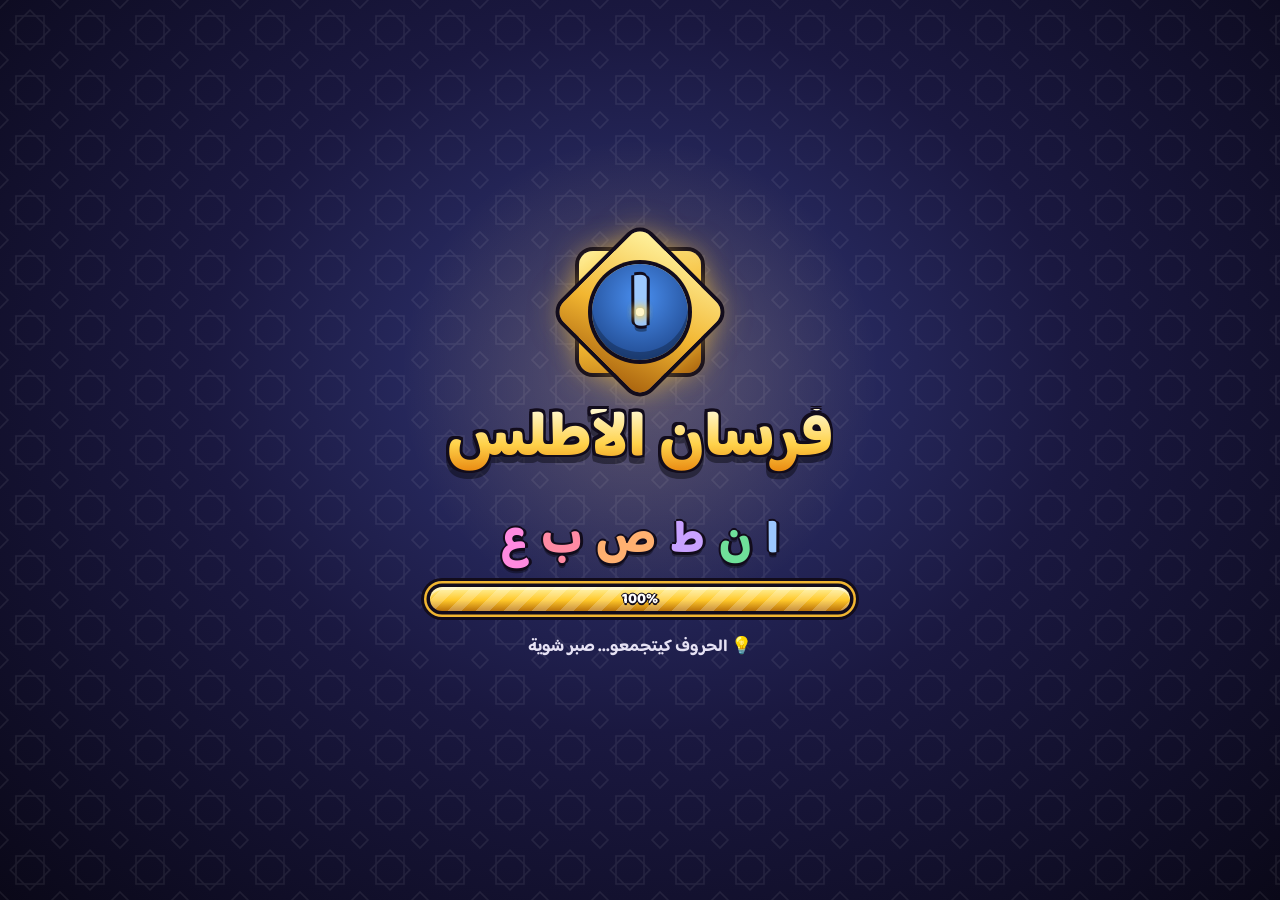
==== game.html @ 15c9286a "Animated loading screen; continue or start a new game from home - game.html shows a loading screen w" ====
<!doctype html>
<html lang="ar" dir="rtl">
<head>
<meta charset="utf-8">
<meta name="viewport" content="width=device-width,initial-scale=1">
<title>فرسان الأطلس — اللعب</title>
<link rel="preconnect" href="https://fonts.googleapis.com">
<link rel="preconnect" href="https://fonts.gstatic.com" crossorigin>
<link href="https://fonts.googleapis.com/css2?family=Baloo+Bhaijaan+2:wght@500;600;700;800&display=swap" rel="stylesheet">
<link rel="stylesheet" href="css/game.css?v=12">
<style>
/* ---------- loading screen (inline so it shows before anything else loads) ---------- */
#loader{position:fixed;inset:0;z-index:50;display:flex;flex-direction:column;align-items:center;justify-content:center;gap:22px;overflow:hidden;
  font-family:'Baloo Bhaijaan 2',system-ui,sans-serif;color:#fff;
  background:radial-gradient(ellipse at 50% 42%,#33397a 0%,#1a1840 48%,#0a0818 100%);transition:opacity .5s ease,transform .5s ease}
#loader.out{opacity:0;transform:scale(1.06);pointer-events:none}
#loader .zel{position:absolute;inset:-60px;opacity:.07;animation:zel 40s linear infinite;
  background-image:url("data:image/svg+xml,%3Csvg xmlns='http://www.w3.org/2000/svg' width='60' height='60'%3E%3Cg fill='none' stroke='%23fff' stroke-width='1.6'%3E%3Crect x='16' y='16' width='28' height='28'/%3E%3Crect x='16' y='16' width='28' height='28' transform='rotate(45 30 30)'/%3E%3Cpath d='M0 -8L8 0L0 8L-8 0Z M60 -8L68 0L60 8L52 0Z M0 52L8 60L0 68L-8 60Z M60 52L68 60L60 68L52 60Z'/%3E%3C/g%3E%3C/svg%3E")}
@keyframes zel{to{transform:translate(60px,60px)}}
#loader .glow{position:absolute;width:520px;height:520px;left:50%;top:42%;margin:-260px 0 0 -260px;border-radius:50%;
  background:radial-gradient(circle,rgba(255,200,80,.22),rgba(255,200,80,0) 65%);animation:breathe 2.4s ease-in-out infinite}
@keyframes breathe{50%{transform:scale(1.12);opacity:.7}}
/* the golden seal with the Alif inside */
.seal{position:relative;width:150px;height:150px;display:grid;place-items:center}
.seal i{position:absolute;inset:14px;border-radius:14px;background:linear-gradient(160deg,#fff3a0,#f2b631 55%,#a8620e);
  box-shadow:0 0 0 4px #120c1c,0 0 30px rgba(255,200,60,.55);animation:spin 6s linear infinite}
.seal i:nth-child(2){animation-direction:reverse;transform:rotate(45deg);animation-name:spin2}
@keyframes spin{to{transform:rotate(360deg)}}
@keyframes spin2{from{transform:rotate(45deg)}to{transform:rotate(-315deg)}}
.seal b{position:relative;width:96px;height:96px;border-radius:50%;display:grid;place-items:center;
  background:radial-gradient(circle at 50% 35%,#4a8ff0,#173a7a);box-shadow:0 0 0 4px #120c1c,inset 0 -8px 0 rgba(0,0,0,.25)}
.seal b span{font-size:74px;font-weight:800;line-height:1;color:#9cc8ff;margin-top:-6px;
  text-shadow:0 0 0 #120c1c,3px 0 #120c1c,-3px 0 #120c1c,0 3px #120c1c,0 -3px #120c1c,0 6px rgba(0,0,0,.35);animation:hop .9s ease-in-out infinite}
@keyframes hop{0%,100%{transform:translateY(4px) scale(1.06,.94)}50%{transform:translateY(-10px) scale(.96,1.05)}}
.seal .spark{position:absolute;width:8px;height:8px;border-radius:50%;background:#fff6c8;box-shadow:0 0 10px #ffd24a;animation:orbit 3s linear infinite}
.seal .spark:nth-of-type(2){animation-delay:-1s}.seal .spark:nth-of-type(3){animation-delay:-2s}
@keyframes orbit{from{transform:rotate(0) translateX(92px)}to{transform:rotate(360deg) translateX(92px)}}
/* title */
.ld-title{position:relative;margin:0;font-size:clamp(38px,7vw,64px);font-weight:800;line-height:1;
  background:linear-gradient(180deg,#fff8d0,#ffd24a 55%,#e8860e);-webkit-background-clip:text;background-clip:text;-webkit-text-fill-color:transparent;
  filter:drop-shadow(2.5px 0 0 #120c1c) drop-shadow(-2.5px 0 0 #120c1c) drop-shadow(0 2.5px 0 #120c1c) drop-shadow(0 -2.5px 0 #120c1c) drop-shadow(0 6px 0 rgba(0,0,0,.4))}
/* the letters marching in a wave */
.march{position:relative;display:flex;gap:14px;align-items:flex-end;height:70px}
.march span{font-size:46px;font-weight:800;line-height:1;color:var(--c);
  text-shadow:2.5px 0 #120c1c,-2.5px 0 #120c1c,0 2.5px #120c1c,0 -2.5px #120c1c,0 5px rgba(0,0,0,.35);
  animation:wave 1.2s ease-in-out infinite;animation-delay:calc(var(--k) * -.15s)}
@keyframes wave{0%,100%{transform:translateY(0) scale(1)}25%{transform:translateY(-20px) scale(1.08) rotate(-6deg)}50%{transform:translateY(0) scale(1.1,.9)}}
/* progress bar */
.bar{position:relative;width:min(420px,78vw);height:24px;border-radius:99px;background:#1e1a38;box-shadow:0 0 0 3.5px #120c1c,0 0 0 6px #f2b631,0 0 0 9px #120c1c,inset 0 3px 0 rgba(0,0,0,.35)}
.bar i{position:absolute;inset:0 0 0 auto;width:0;border-radius:99px;transition:width .35s ease;
  background:repeating-linear-gradient(-45deg,rgba(255,255,255,.22) 0 10px,transparent 10px 20px),linear-gradient(180deg,#fff3a0,#ffc82a 55%,#b8700a);
  background-size:28px 28px,100% 100%;animation:stripes .6s linear infinite;box-shadow:inset 0 3px 0 rgba(255,255,255,.45)}
@keyframes stripes{to{background-position:28px 0,0 0}}
.bar em{position:absolute;inset:0;display:grid;place-items:center;font-style:normal;font-weight:800;font-size:15px;direction:ltr;
  text-shadow:1.5px 0 #120c1c,-1.5px 0 #120c1c,0 1.5px #120c1c,0 -1.5px #120c1c}
.tip{position:relative;min-height:30px;font-size:17px;font-weight:700;color:#e6e2f4;text-align:center;padding:0 16px;transition:opacity .35s}
.tip.hide{opacity:0}
@media (max-height:520px){#loader{gap:12px}.seal{transform:scale(.75);margin:-16px}.march{height:54px}.march span{font-size:36px}}
</style>
</head>
<body>
<div id="loader" role="status" aria-live="polite">
  <div class="zel"></div><div class="glow"></div>
  <div class="seal"><i></i><i></i><b><span>ا</span></b><em class="spark"></em><em class="spark"></em><em class="spark"></em></div>
  <h1 class="ld-title">فرسان الأطلس</h1>
  <div class="march" aria-hidden="true">
    <span style="--c:#9cc8ff;--k:0">ا</span><span style="--c:#6fe09a;--k:1">ن</span><span style="--c:#c9a2ff;--k:2">ط</span>
    <span style="--c:#ffb070;--k:3">ص</span><span style="--c:#ff8aa4;--k:4">ب</span><span style="--c:#ff8ae0;--k:5">ع</span>
  </div>
  <div class="bar"><i id="ldBar"></i><em id="ldPct">0%</em></div>
  <div class="tip" id="ldTip">💡 الحروف كيتجمعو... صبر شوية</div>
</div>
<script>
/* The loader: shows real progress (scripts, font, story pictures), never stays more than a few seconds */
window.LOADER=(function(){
  const t0=performance.now(),bar=document.getElementById('ldBar'),pct=document.getElementById('ldPct'),tip=document.getElementById('ldTip');
  const tips=['💡 كل حرف عندو مهارتين: K و L','💡 جمع الفلوس وطور الحروف ديالك فالحانوت','💡 كل بلاد فالخريطة فيها معلومة جديدة كتعلمها',
    '💡 بدل الحرف بـ Q وسط المعركة','💡 المانيطة خدامة فكلشي: A ختار و B رجع','💡 القلوب اللي كيطيحو من الأعداء كيرجعو الصحة','💡 كل ما دوزتي جزء من المرحلة كتزاد ليك شوية ديال الصحة'];
  let p=0,k=0,on=true;
  const tipT=setInterval(()=>{tip.classList.add('hide');setTimeout(()=>{tip.textContent=tips[k++%tips.length];tip.classList.remove('hide');},350);},2600);
  function set(v){p=Math.max(p,Math.min(1,v));bar.style.width=(p*100)+'%';pct.textContent=Math.round(p*100)+'%';}
  function done(){if(!on)return;set(1);const wait=Math.max(0,1500-(performance.now()-t0));
    setTimeout(()=>{on=false;LOADER.on=false;clearInterval(tipT);const el=document.getElementById('loader');el.classList.add('out');setTimeout(()=>el.remove(),550);},wait+250);}
  setTimeout(done,9000); // never wait forever
  set(0.08);
  return {on:true,set,done};
})();
</script>
<canvas id="c"></canvas>
<script src="js/core.js?v=12"></script>
<script>LOADER.set(0.2)</script>
<script src="js/data.js?v=12"></script>
<script src="js/letters.js?v=12"></script>
<script>LOADER.set(0.32)</script>
<script src="js/ui.js?v=12"></script>
<script src="js/story.js?v=12"></script>
<script>LOADER.set(0.42)</script>
<script src="js/game.js?v=12"></script>
<script src="js/map.js?v=12"></script>
</body>
</html>
---- css/game.css ----
html,body{margin:0;height:100%;background:#0b0a18;overflow:hidden}
body{animation:fadeIn .4s ease both}
@keyframes fadeIn{from{opacity:0}to{opacity:1}}
canvas{display:block;position:absolute;inset:0;margin:auto;border-radius:6px;box-shadow:0 0 0 2px #120c1c,0 20px 60px rgba(0,0,0,.6);touch-action:none}
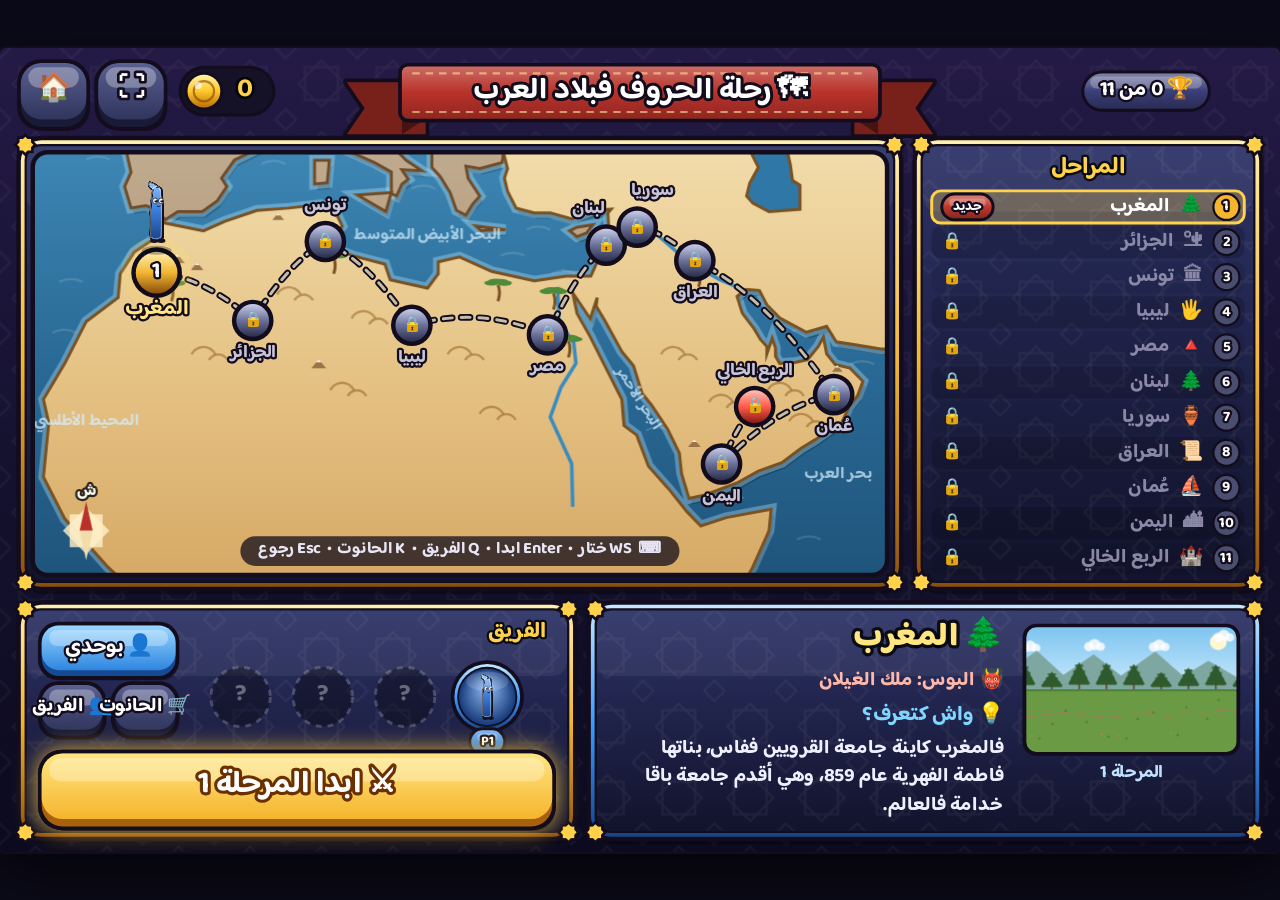
==== commit a8324de2: "Add story voices, stage-1 narrator guide and nature ambience - 53 voiced lines made with Google AI S" ====
--- a/game.html
+++ b/game.html
@@ -7,7 +7,7 @@
 <link rel="preconnect" href="https://fonts.googleapis.com">
 <link rel="preconnect" href="https://fonts.gstatic.com" crossorigin>
 <link href="https://fonts.googleapis.com/css2?family=Baloo+Bhaijaan+2:wght@500;600;700;800&display=swap" rel="stylesheet">
-<link rel="stylesheet" href="css/game.css?v=12">
+<link rel="stylesheet" href="css/game.css?v=13">
 <style>
 /* ---------- loading screen (inline so it shows before anything else loads) ---------- */
 #loader{position:fixed;inset:0;z-index:50;display:flex;flex-direction:column;align-items:center;justify-content:center;gap:22px;overflow:hidden;
@@ -87,15 +87,16 @@
 })();
 </script>
 <canvas id="c"></canvas>
-<script src="js/core.js?v=12"></script>
+<script src="js/core.js?v=13"></script>
 <script>LOADER.set(0.2)</script>
-<script src="js/data.js?v=12"></script>
-<script src="js/letters.js?v=12"></script>
+<script src="js/data.js?v=13"></script>
+<script src="js/letters.js?v=13"></script>
 <script>LOADER.set(0.32)</script>
-<script src="js/ui.js?v=12"></script>
-<script src="js/story.js?v=12"></script>
+<script src="js/ui.js?v=13"></script>
+<script src="js/voice.js?v=13"></script>
+<script src="js/story.js?v=13"></script>
 <script>LOADER.set(0.42)</script>
-<script src="js/game.js?v=12"></script>
-<script src="js/map.js?v=12"></script>
+<script src="js/game.js?v=13"></script>
+<script src="js/map.js?v=13"></script>
 </body>
 </html>
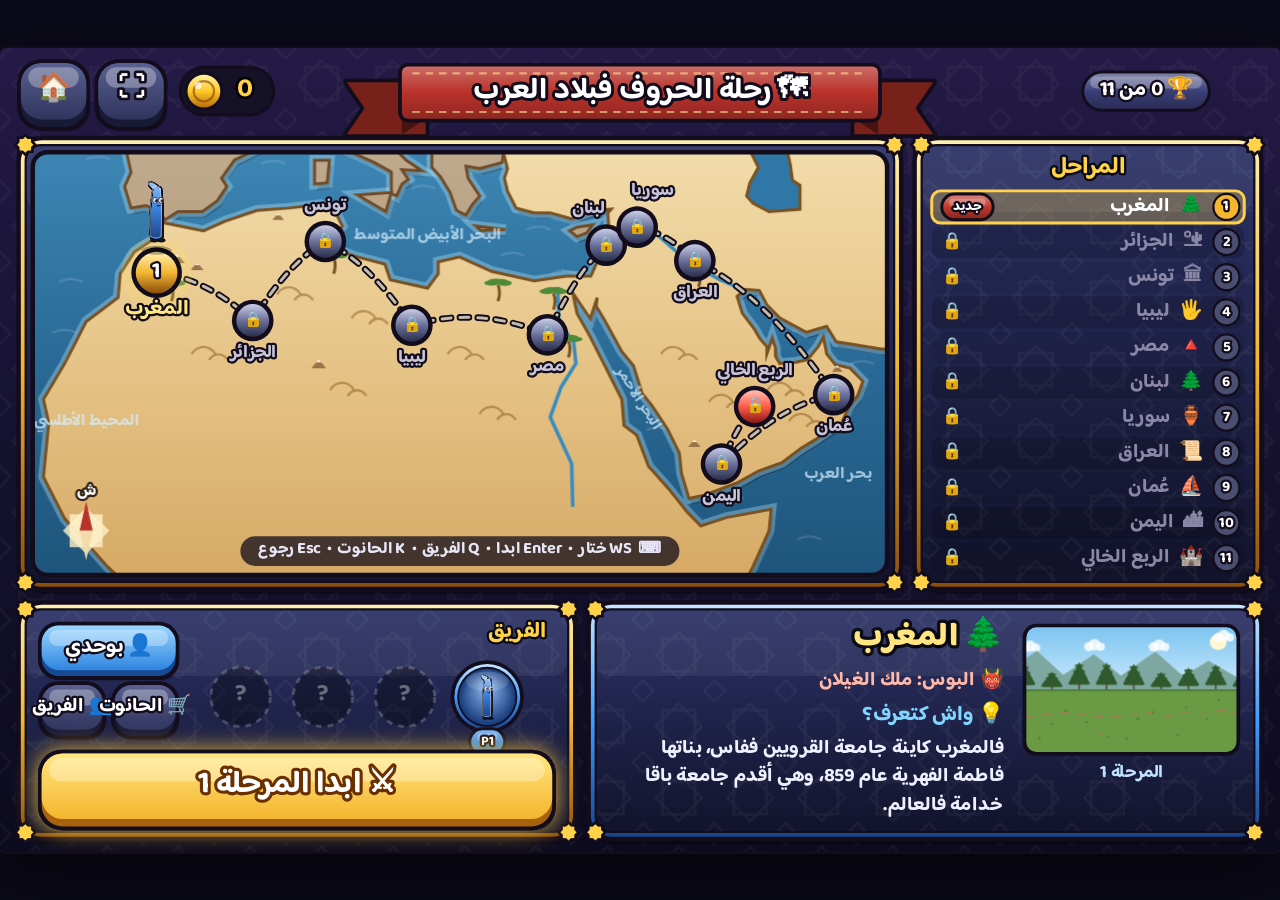
==== commit 0289303e: "Add gate transition between scenes with facts, story lines and tips - A Moroccan double door closes " ====
--- a/game.html
+++ b/game.html
@@ -7,7 +7,7 @@
 <link rel="preconnect" href="https://fonts.googleapis.com">
 <link rel="preconnect" href="https://fonts.gstatic.com" crossorigin>
 <link href="https://fonts.googleapis.com/css2?family=Baloo+Bhaijaan+2:wght@500;600;700;800&display=swap" rel="stylesheet">
-<link rel="stylesheet" href="css/game.css?v=13">
+<link rel="stylesheet" href="css/game.css?v=14">
 <style>
 /* ---------- loading screen (inline so it shows before anything else loads) ---------- */
 #loader{position:fixed;inset:0;z-index:50;display:flex;flex-direction:column;align-items:center;justify-content:center;gap:22px;overflow:hidden;
@@ -53,7 +53,7 @@
 @keyframes stripes{to{background-position:28px 0,0 0}}
 .bar em{position:absolute;inset:0;display:grid;place-items:center;font-style:normal;font-weight:800;font-size:15px;direction:ltr;
   text-shadow:1.5px 0 #120c1c,-1.5px 0 #120c1c,0 1.5px #120c1c,0 -1.5px #120c1c}
-.tip{position:relative;min-height:30px;font-size:17px;font-weight:700;color:#e6e2f4;text-align:center;padding:0 16px;transition:opacity .35s}
+.tip{position:relative;min-height:30px;max-width:min(640px,92vw);line-height:1.5;font-size:17px;font-weight:700;color:#e6e2f4;text-align:center;padding:0 16px;transition:opacity .35s}
 .tip.hide{opacity:0}
 @media (max-height:520px){#loader{gap:12px}.seal{transform:scale(.75);margin:-16px}.march{height:54px}.march span{font-size:36px}}
 </style>
@@ -68,16 +68,22 @@
     <span style="--c:#ffb070;--k:3">ص</span><span style="--c:#ff8aa4;--k:4">ب</span><span style="--c:#ff8ae0;--k:5">ع</span>
   </div>
   <div class="bar"><i id="ldBar"></i><em id="ldPct">0%</em></div>
-  <div class="tip" id="ldTip">💡 الحروف كيتجمعو... صبر شوية</div>
+  <div class="tip" id="ldTip"></div>
 </div>
 <script>
 /* The loader: shows real progress (scripts, font, story pictures), never stays more than a few seconds */
 window.LOADER=(function(){
   const t0=performance.now(),bar=document.getElementById('ldBar'),pct=document.getElementById('ldPct'),tip=document.getElementById('ldTip');
-  const tips=['💡 كل حرف عندو مهارتين: K و L','💡 جمع الفلوس وطور الحروف ديالك فالحانوت','💡 كل بلاد فالخريطة فيها معلومة جديدة كتعلمها',
-    '💡 بدل الحرف بـ Q وسط المعركة','💡 المانيطة خدامة فكلشي: A ختار و B رجع','💡 القلوب اللي كيطيحو من الأعداء كيرجعو الصحة','💡 كل ما دوزتي جزء من المرحلة كتزاد ليك شوية ديال الصحة'];
-  let p=0,k=0,on=true;
-  const tipT=setInterval(()=>{tip.classList.add('hide');setTimeout(()=>{tip.textContent=tips[k++%tips.length];tip.classList.remove('hide');},350);},2600);
+  const tips=['💡 كل حرف عندو مهارتين: K و L','🌍 جامعة القرويين ففاس، بناتها فاطمة الفهرية عام 859، أقدم جامعة باقا خدامة فالعالم',
+    '📖 فبلاد الأطلس، كانو الحروف عايشين فـ«الكتاب الكبير»...','💡 جمع الفلوس وطور الحروف ديالك فالحانوت',
+    '🌍 الجزائر هي أكبر بلد فإفريقيا بالمساحة، والصحرا كتغطي تقريبا 80% منها','📖 خيال كحل سرق «الدواية الذهبية»، المداد اللي كيعطي الحياة للحروف',
+    '💡 بدل الحرف بـ Q وسط المعركة','🌍 الهرم الأكبر فمصر بقا أعلى بناء فالعالم أكثر من 3800 عام',
+    '💡 المانيطة خدامة فكلشي: A ختار و B رجع','🌍 فبلاد الرافدين (العراق) تخترعات الكتابة المسمارية، من أقدم الكتابات فالتاريخ',
+    '📖 الحروف تفرقو فالبلدان العربية... وخاصك تقلب عليهم واحد بواحد','💡 القلوب اللي كيطيحو من الأعداء كيرجعو الصحة',
+    '🌍 مدينة جبيل فلبنان من أقدم المدن فالعالم، ومنها انتاشرات الأبجدية الفينيقية','💡 كل ما دوزتي جزء من المرحلة كتزاد ليك شوية ديال الصحة',
+    '🌍 شبام فاليمن فيها عمارات طوال بالطين، كيسميوها «منهاتن الصحرا»'];
+  let p=0,k=Math.floor(Math.random()*tips.length),on=true;tip.textContent=tips[k++%tips.length];
+  const tipT=setInterval(()=>{tip.classList.add('hide');setTimeout(()=>{tip.textContent=tips[k++%tips.length];tip.classList.remove('hide');},350);},3400);
   function set(v){p=Math.max(p,Math.min(1,v));bar.style.width=(p*100)+'%';pct.textContent=Math.round(p*100)+'%';}
   function done(){if(!on)return;set(1);const wait=Math.max(0,1500-(performance.now()-t0));
     setTimeout(()=>{on=false;LOADER.on=false;clearInterval(tipT);const el=document.getElementById('loader');el.classList.add('out');setTimeout(()=>el.remove(),550);},wait+250);}
@@ -87,16 +93,17 @@
 })();
 </script>
 <canvas id="c"></canvas>
-<script src="js/core.js?v=13"></script>
+<script src="js/core.js?v=14"></script>
 <script>LOADER.set(0.2)</script>
-<script src="js/data.js?v=13"></script>
-<script src="js/letters.js?v=13"></script>
+<script src="js/data.js?v=14"></script>
+<script src="js/letters.js?v=14"></script>
 <script>LOADER.set(0.32)</script>
-<script src="js/ui.js?v=13"></script>
-<script src="js/voice.js?v=13"></script>
-<script src="js/story.js?v=13"></script>
+<script src="js/ui.js?v=14"></script>
+<script src="js/voice.js?v=14"></script>
+<script src="js/story.js?v=14"></script>
 <script>LOADER.set(0.42)</script>
-<script src="js/game.js?v=13"></script>
-<script src="js/map.js?v=13"></script>
+<script src="js/game.js?v=14"></script>
+<script src="js/map.js?v=14"></script>
+<script src="js/gate.js?v=14"></script>
 </body>
 </html>
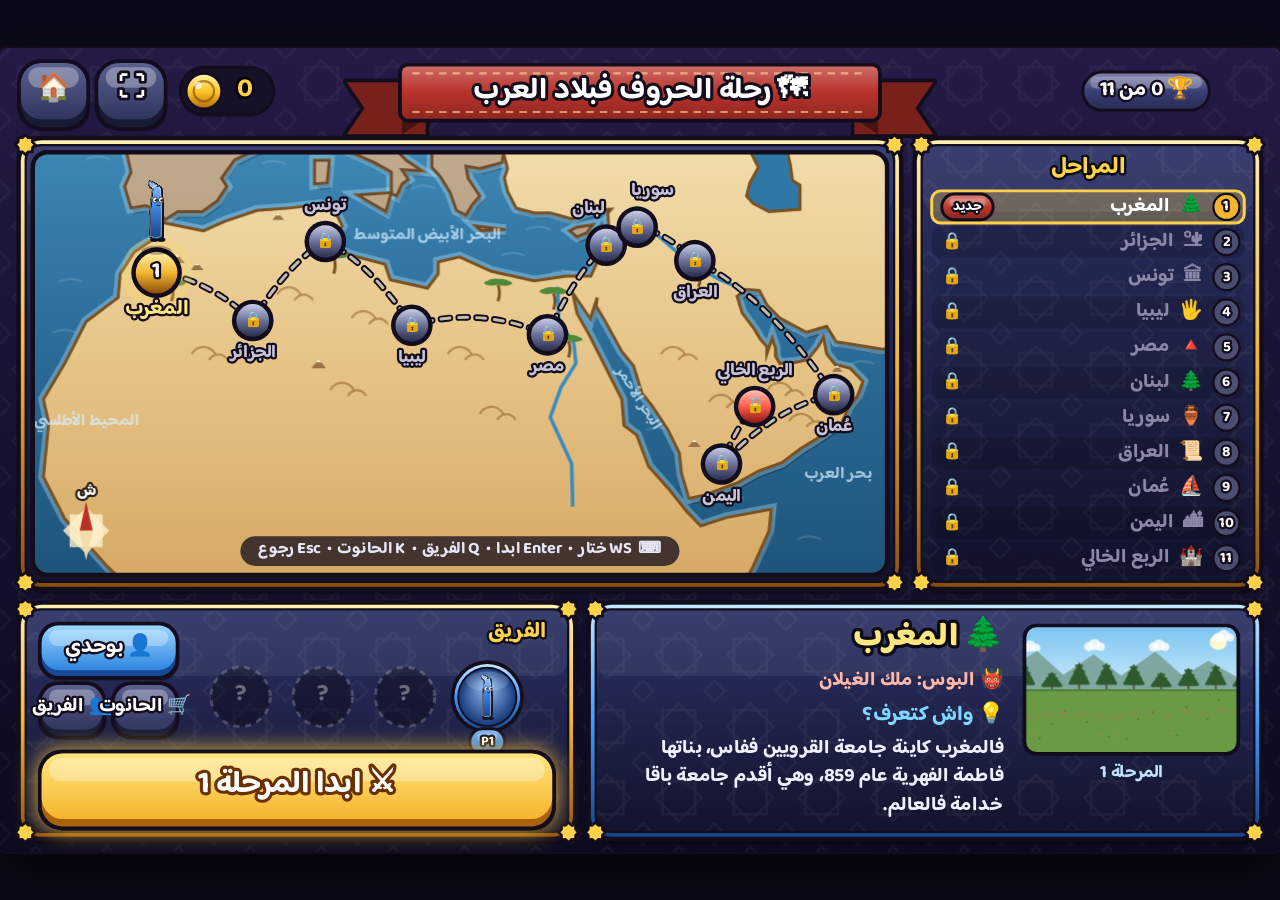
==== commit f7c066f3: "Shop upgrades to 20 levels, add speed/armour/critical upgrades, tone down new letters Co-Authored-By" ====
--- a/game.html
+++ b/game.html
@@ -7,7 +7,7 @@
 <link rel="preconnect" href="https://fonts.googleapis.com">
 <link rel="preconnect" href="https://fonts.gstatic.com" crossorigin>
 <link href="https://fonts.googleapis.com/css2?family=Baloo+Bhaijaan+2:wght@500;600;700;800&display=swap" rel="stylesheet">
-<link rel="stylesheet" href="css/game.css?v=14">
+<link rel="stylesheet" href="css/game.css?v=15">
 <style>
 /* ---------- loading screen (inline so it shows before anything else loads) ---------- */
 #loader{position:fixed;inset:0;z-index:50;display:flex;flex-direction:column;align-items:center;justify-content:center;gap:22px;overflow:hidden;
@@ -93,17 +93,17 @@
 })();
 </script>
 <canvas id="c"></canvas>
-<script src="js/core.js?v=14"></script>
+<script src="js/core.js?v=15"></script>
 <script>LOADER.set(0.2)</script>
-<script src="js/data.js?v=14"></script>
-<script src="js/letters.js?v=14"></script>
+<script src="js/data.js?v=15"></script>
+<script src="js/letters.js?v=15"></script>
 <script>LOADER.set(0.32)</script>
-<script src="js/ui.js?v=14"></script>
-<script src="js/voice.js?v=14"></script>
-<script src="js/story.js?v=14"></script>
+<script src="js/ui.js?v=15"></script>
+<script src="js/voice.js?v=15"></script>
+<script src="js/story.js?v=15"></script>
 <script>LOADER.set(0.42)</script>
-<script src="js/game.js?v=14"></script>
-<script src="js/map.js?v=14"></script>
-<script src="js/gate.js?v=14"></script>
+<script src="js/game.js?v=15"></script>
+<script src="js/map.js?v=15"></script>
+<script src="js/gate.js?v=15"></script>
 </body>
 </html>
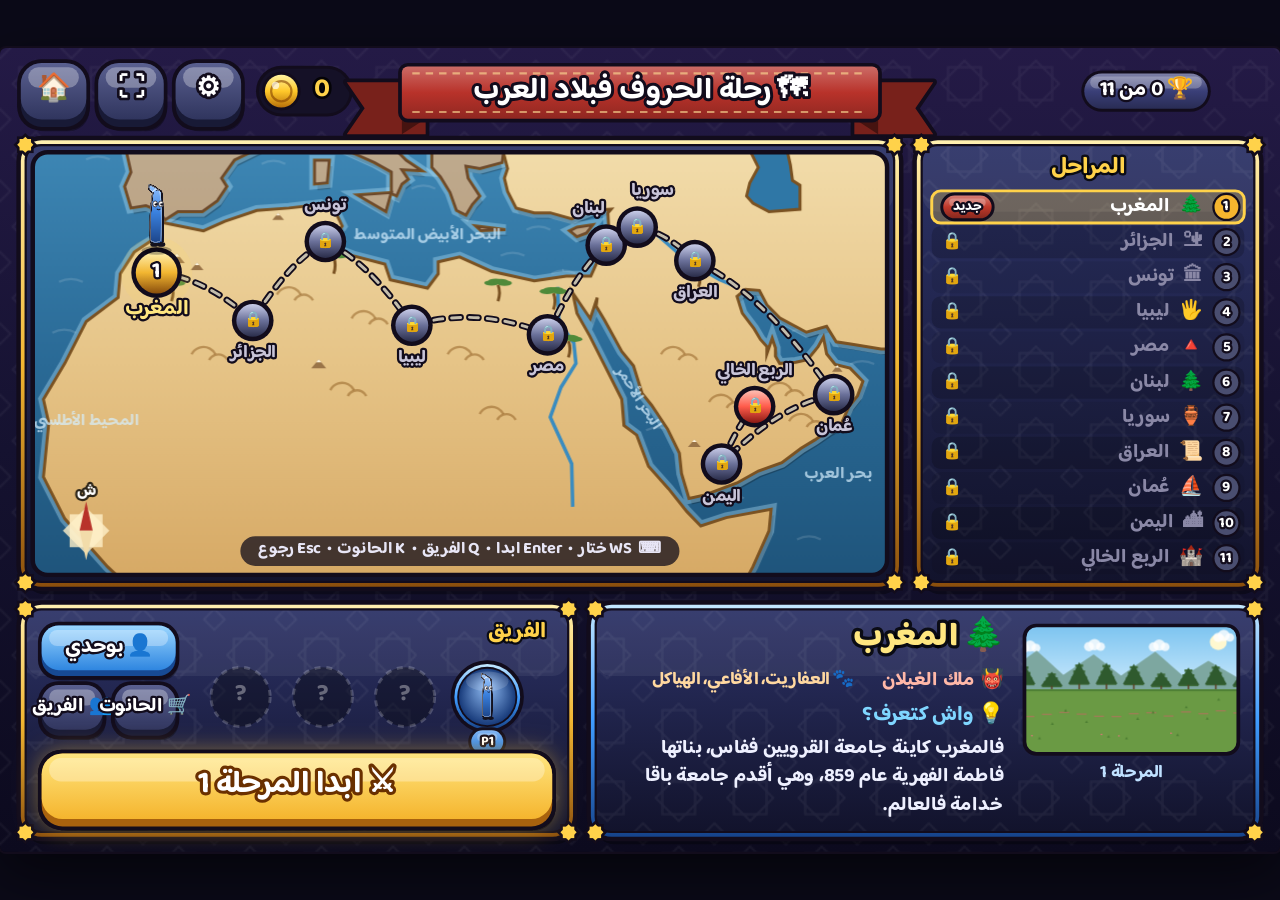
==== commit b9c124b5: "New monsters, harder stages, end-of-stage gold, sound window, nature sounds per land, get-ready befo" ====
--- a/game.html
+++ b/game.html
@@ -7,7 +7,7 @@
 <link rel="preconnect" href="https://fonts.googleapis.com">
 <link rel="preconnect" href="https://fonts.gstatic.com" crossorigin>
 <link href="https://fonts.googleapis.com/css2?family=Baloo+Bhaijaan+2:wght@500;600;700;800&display=swap" rel="stylesheet">
-<link rel="stylesheet" href="css/game.css?v=15">
+<link rel="stylesheet" href="css/game.css?v=21">
 <style>
 /* ---------- loading screen (inline so it shows before anything else loads) ---------- */
 #loader{position:fixed;inset:0;z-index:50;display:flex;flex-direction:column;align-items:center;justify-content:center;gap:22px;overflow:hidden;
@@ -93,17 +93,18 @@
 })();
 </script>
 <canvas id="c"></canvas>
-<script src="js/core.js?v=15"></script>
+<script src="js/core.js?v=21"></script>
 <script>LOADER.set(0.2)</script>
-<script src="js/data.js?v=15"></script>
-<script src="js/letters.js?v=15"></script>
+<script src="js/data.js?v=21"></script>
+<script src="js/letters.js?v=21"></script>
 <script>LOADER.set(0.32)</script>
-<script src="js/ui.js?v=15"></script>
-<script src="js/voice.js?v=15"></script>
-<script src="js/story.js?v=15"></script>
+<script src="js/ui.js?v=21"></script>
+<script src="js/voice.js?v=21"></script>
+<script src="js/story.js?v=21"></script>
 <script>LOADER.set(0.42)</script>
-<script src="js/game.js?v=15"></script>
-<script src="js/map.js?v=15"></script>
-<script src="js/gate.js?v=15"></script>
+<script src="js/game.js?v=21"></script>
+<script src="js/beasts.js?v=21"></script>
+<script src="js/map.js?v=21"></script>
+<script src="js/gate.js?v=21"></script>
 </body>
 </html>
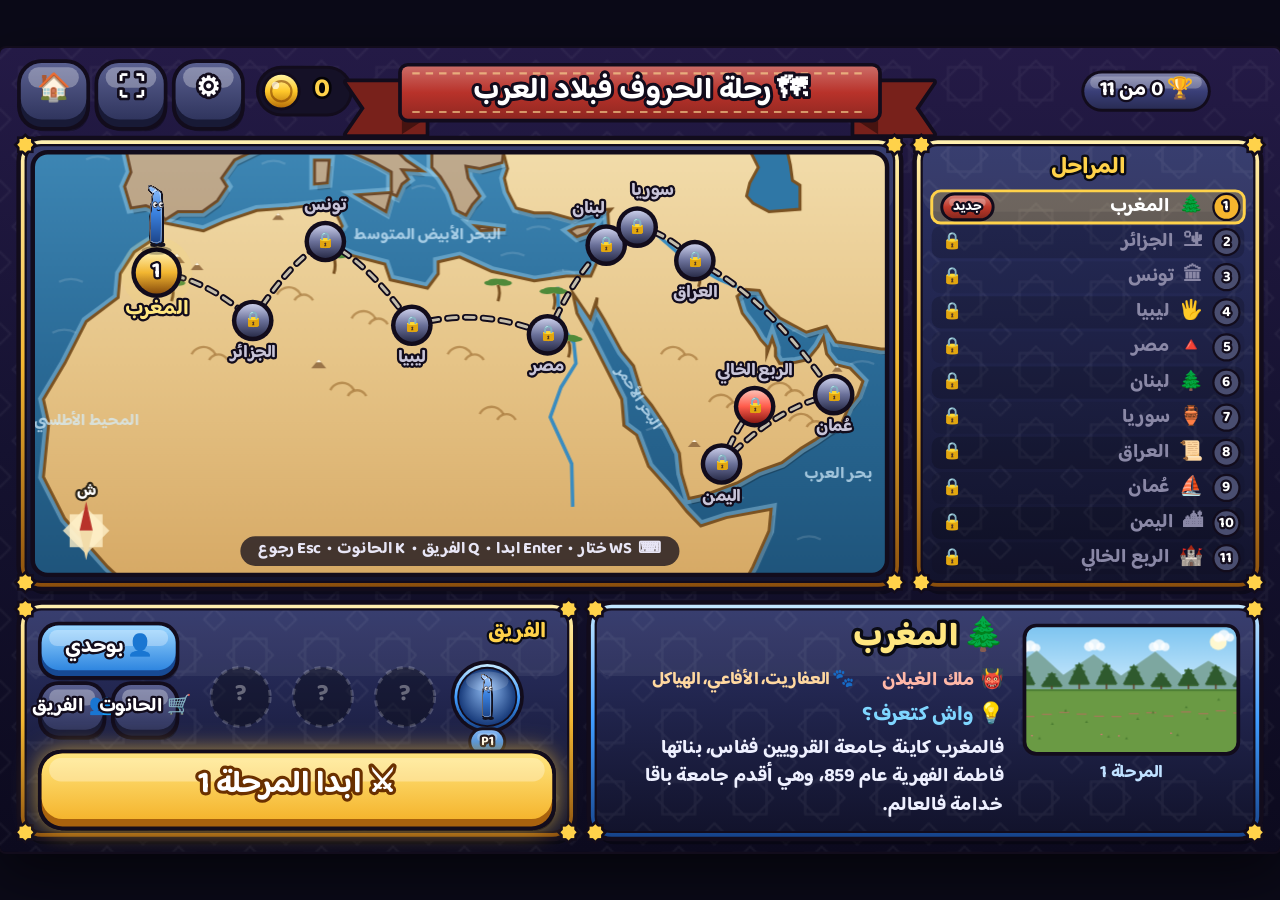
==== commit 6617924d: "Site icon (ض), developer credit, gamepad navigation in pause and game-over menus Co-Authored-By: Cla" ====
--- a/game.html
+++ b/game.html
@@ -4,10 +4,16 @@
 <meta charset="utf-8">
 <meta name="viewport" content="width=device-width,initial-scale=1">
 <title>فرسان الأطلس — اللعب</title>
+<link rel="icon" type="image/png" sizes="32x32" href="assets/icon/favicon-32.png?v=2">
+<link rel="icon" type="image/png" sizes="48x48" href="assets/icon/favicon-48.png?v=2">
+<link rel="apple-touch-icon" href="assets/icon/apple-touch-icon.png?v=2">
+<link rel="manifest" href="assets/icon/site.webmanifest">
+<meta name="theme-color" content="#241a46">
+<meta name="author" content="المهدي وهبي">
 <link rel="preconnect" href="https://fonts.googleapis.com">
 <link rel="preconnect" href="https://fonts.gstatic.com" crossorigin>
 <link href="https://fonts.googleapis.com/css2?family=Baloo+Bhaijaan+2:wght@500;600;700;800&display=swap" rel="stylesheet">
-<link rel="stylesheet" href="css/game.css?v=21">
+<link rel="stylesheet" href="css/game.css?v=23">
 <style>
 /* ---------- loading screen (inline so it shows before anything else loads) ---------- */
 #loader{position:fixed;inset:0;z-index:50;display:flex;flex-direction:column;align-items:center;justify-content:center;gap:22px;overflow:hidden;
@@ -93,18 +99,18 @@
 })();
 </script>
 <canvas id="c"></canvas>
-<script src="js/core.js?v=21"></script>
+<script src="js/core.js?v=23"></script>
 <script>LOADER.set(0.2)</script>
-<script src="js/data.js?v=21"></script>
-<script src="js/letters.js?v=21"></script>
+<script src="js/data.js?v=23"></script>
+<script src="js/letters.js?v=23"></script>
 <script>LOADER.set(0.32)</script>
-<script src="js/ui.js?v=21"></script>
-<script src="js/voice.js?v=21"></script>
-<script src="js/story.js?v=21"></script>
+<script src="js/ui.js?v=23"></script>
+<script src="js/voice.js?v=23"></script>
+<script src="js/story.js?v=23"></script>
 <script>LOADER.set(0.42)</script>
-<script src="js/game.js?v=21"></script>
-<script src="js/beasts.js?v=21"></script>
-<script src="js/map.js?v=21"></script>
-<script src="js/gate.js?v=21"></script>
+<script src="js/game.js?v=23"></script>
+<script src="js/beasts.js?v=23"></script>
+<script src="js/map.js?v=23"></script>
+<script src="js/gate.js?v=23"></script>
 </body>
 </html>
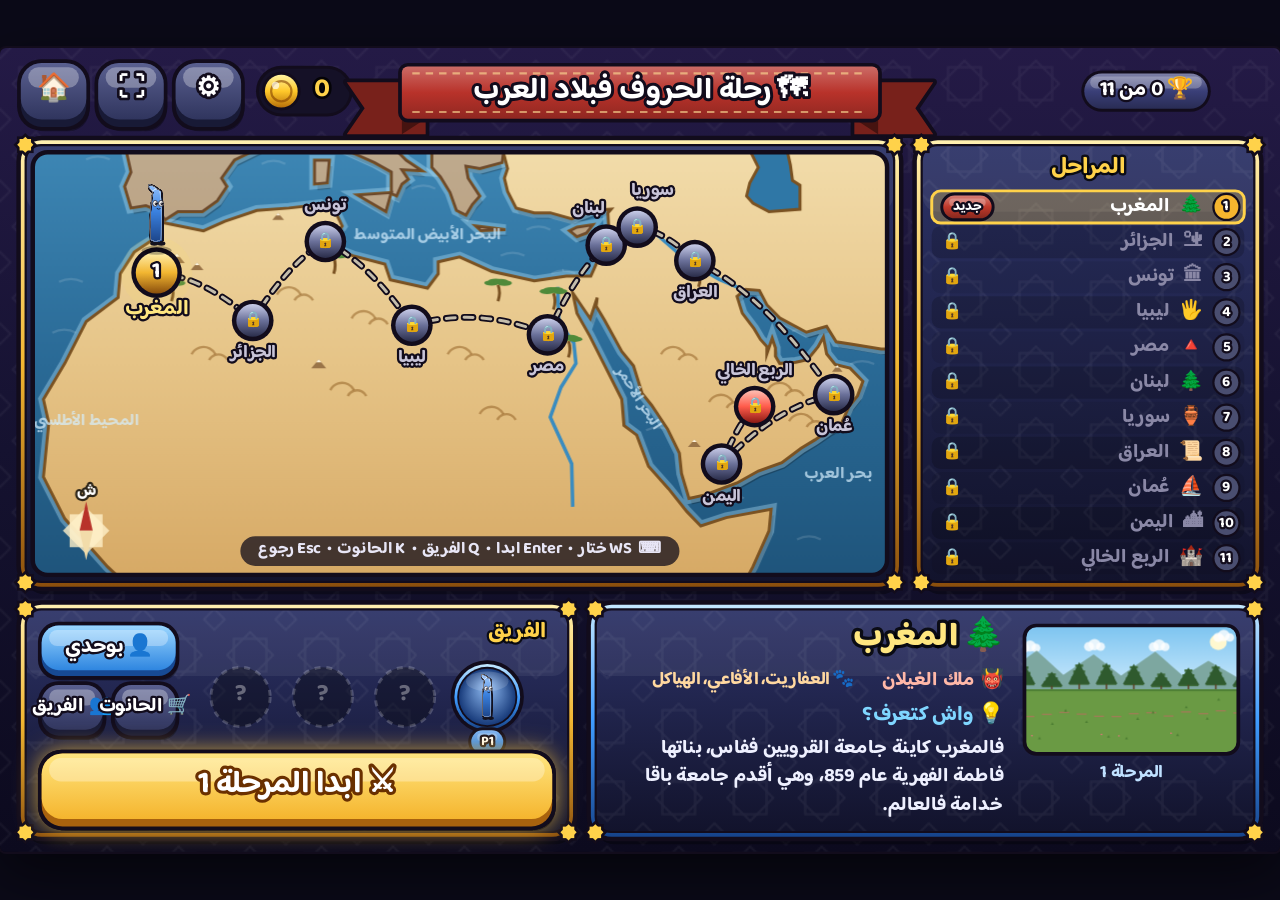
==== commit 2e4ba44d: "One coin per monster kill, 3 for elites, 10 for the boss Co-Authored-By: Claude Opus 5.5 <noreply@an" ====
--- a/game.html
+++ b/game.html
@@ -13,7 +13,7 @@
 <link rel="preconnect" href="https://fonts.googleapis.com">
 <link rel="preconnect" href="https://fonts.gstatic.com" crossorigin>
 <link href="https://fonts.googleapis.com/css2?family=Baloo+Bhaijaan+2:wght@500;600;700;800&display=swap" rel="stylesheet">
-<link rel="stylesheet" href="css/game.css?v=23">
+<link rel="stylesheet" href="css/game.css?v=24">
 <style>
 /* ---------- loading screen (inline so it shows before anything else loads) ---------- */
 #loader{position:fixed;inset:0;z-index:50;display:flex;flex-direction:column;align-items:center;justify-content:center;gap:22px;overflow:hidden;
@@ -99,18 +99,18 @@
 })();
 </script>
 <canvas id="c"></canvas>
-<script src="js/core.js?v=23"></script>
+<script src="js/core.js?v=24"></script>
 <script>LOADER.set(0.2)</script>
-<script src="js/data.js?v=23"></script>
-<script src="js/letters.js?v=23"></script>
+<script src="js/data.js?v=24"></script>
+<script src="js/letters.js?v=24"></script>
 <script>LOADER.set(0.32)</script>
-<script src="js/ui.js?v=23"></script>
-<script src="js/voice.js?v=23"></script>
-<script src="js/story.js?v=23"></script>
+<script src="js/ui.js?v=24"></script>
+<script src="js/voice.js?v=24"></script>
+<script src="js/story.js?v=24"></script>
 <script>LOADER.set(0.42)</script>
-<script src="js/game.js?v=23"></script>
-<script src="js/beasts.js?v=23"></script>
-<script src="js/map.js?v=23"></script>
-<script src="js/gate.js?v=23"></script>
+<script src="js/game.js?v=24"></script>
+<script src="js/beasts.js?v=24"></script>
+<script src="js/map.js?v=24"></script>
+<script src="js/gate.js?v=24"></script>
 </body>
 </html>
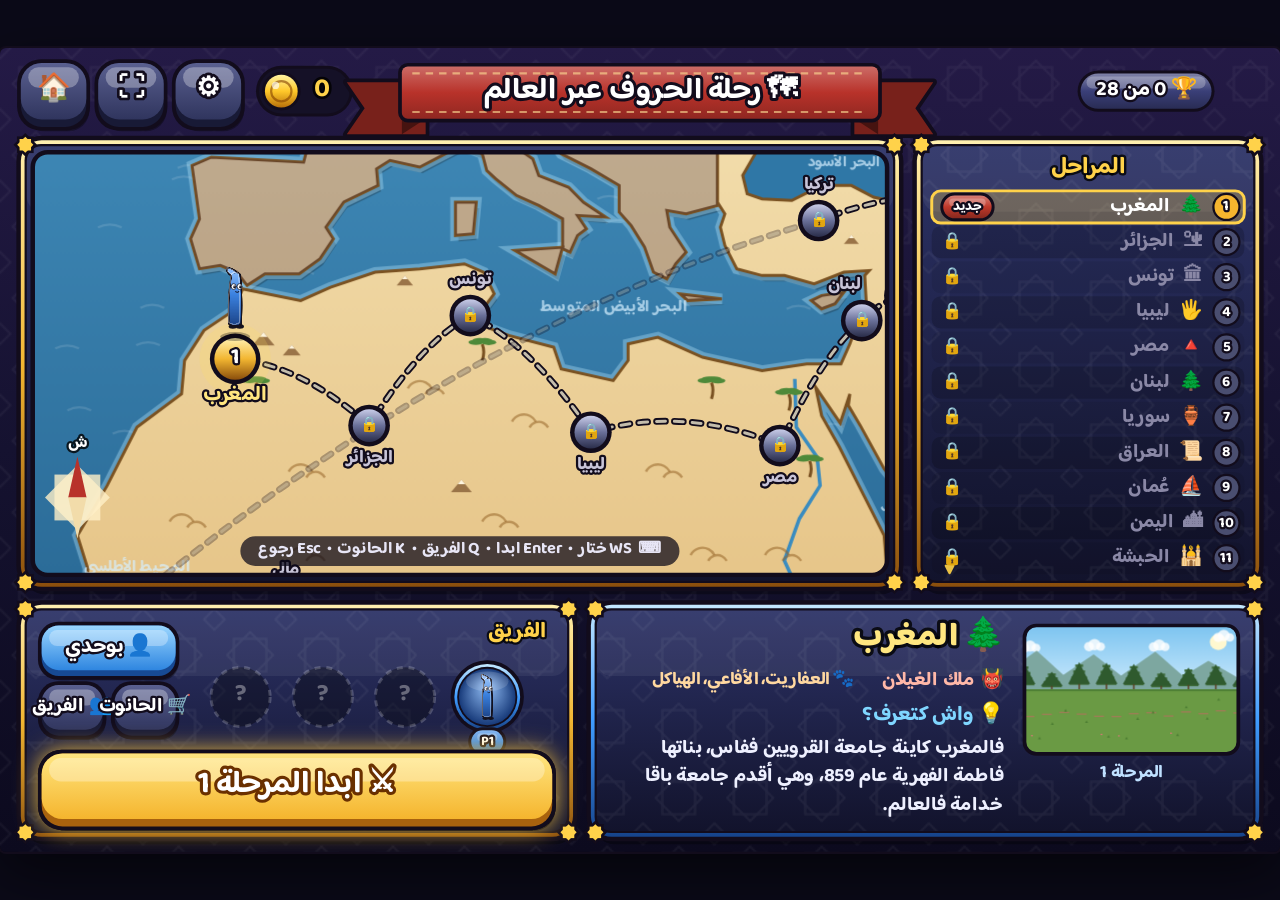
==== commit 0969a620: "All 28 Arabic letters with their own powers, 17 new lands to Indonesia - 22 new letters drawn from t" ====
--- a/game.html
+++ b/game.html
@@ -13,7 +13,7 @@
 <link rel="preconnect" href="https://fonts.googleapis.com">
 <link rel="preconnect" href="https://fonts.gstatic.com" crossorigin>
 <link href="https://fonts.googleapis.com/css2?family=Baloo+Bhaijaan+2:wght@500;600;700;800&display=swap" rel="stylesheet">
-<link rel="stylesheet" href="css/game.css?v=24">
+<link rel="stylesheet" href="css/game.css?v=25">
 <style>
 /* ---------- loading screen (inline so it shows before anything else loads) ---------- */
 #loader{position:fixed;inset:0;z-index:50;display:flex;flex-direction:column;align-items:center;justify-content:center;gap:22px;overflow:hidden;
@@ -99,18 +99,19 @@
 })();
 </script>
 <canvas id="c"></canvas>
-<script src="js/core.js?v=24"></script>
+<script src="js/core.js?v=25"></script>
 <script>LOADER.set(0.2)</script>
-<script src="js/data.js?v=24"></script>
-<script src="js/letters.js?v=24"></script>
+<script src="js/data.js?v=25"></script>
+<script src="js/letters.js?v=25"></script>
 <script>LOADER.set(0.32)</script>
-<script src="js/ui.js?v=24"></script>
-<script src="js/voice.js?v=24"></script>
-<script src="js/story.js?v=24"></script>
+<script src="js/ui.js?v=25"></script>
+<script src="js/voice.js?v=25"></script>
+<script src="js/story.js?v=25"></script>
 <script>LOADER.set(0.42)</script>
-<script src="js/game.js?v=24"></script>
-<script src="js/beasts.js?v=24"></script>
-<script src="js/map.js?v=24"></script>
-<script src="js/gate.js?v=24"></script>
+<script src="js/game.js?v=25"></script>
+<script src="js/powers.js?v=25"></script>
+<script src="js/beasts.js?v=25"></script>
+<script src="js/map.js?v=25"></script>
+<script src="js/gate.js?v=25"></script>
 </body>
 </html>
